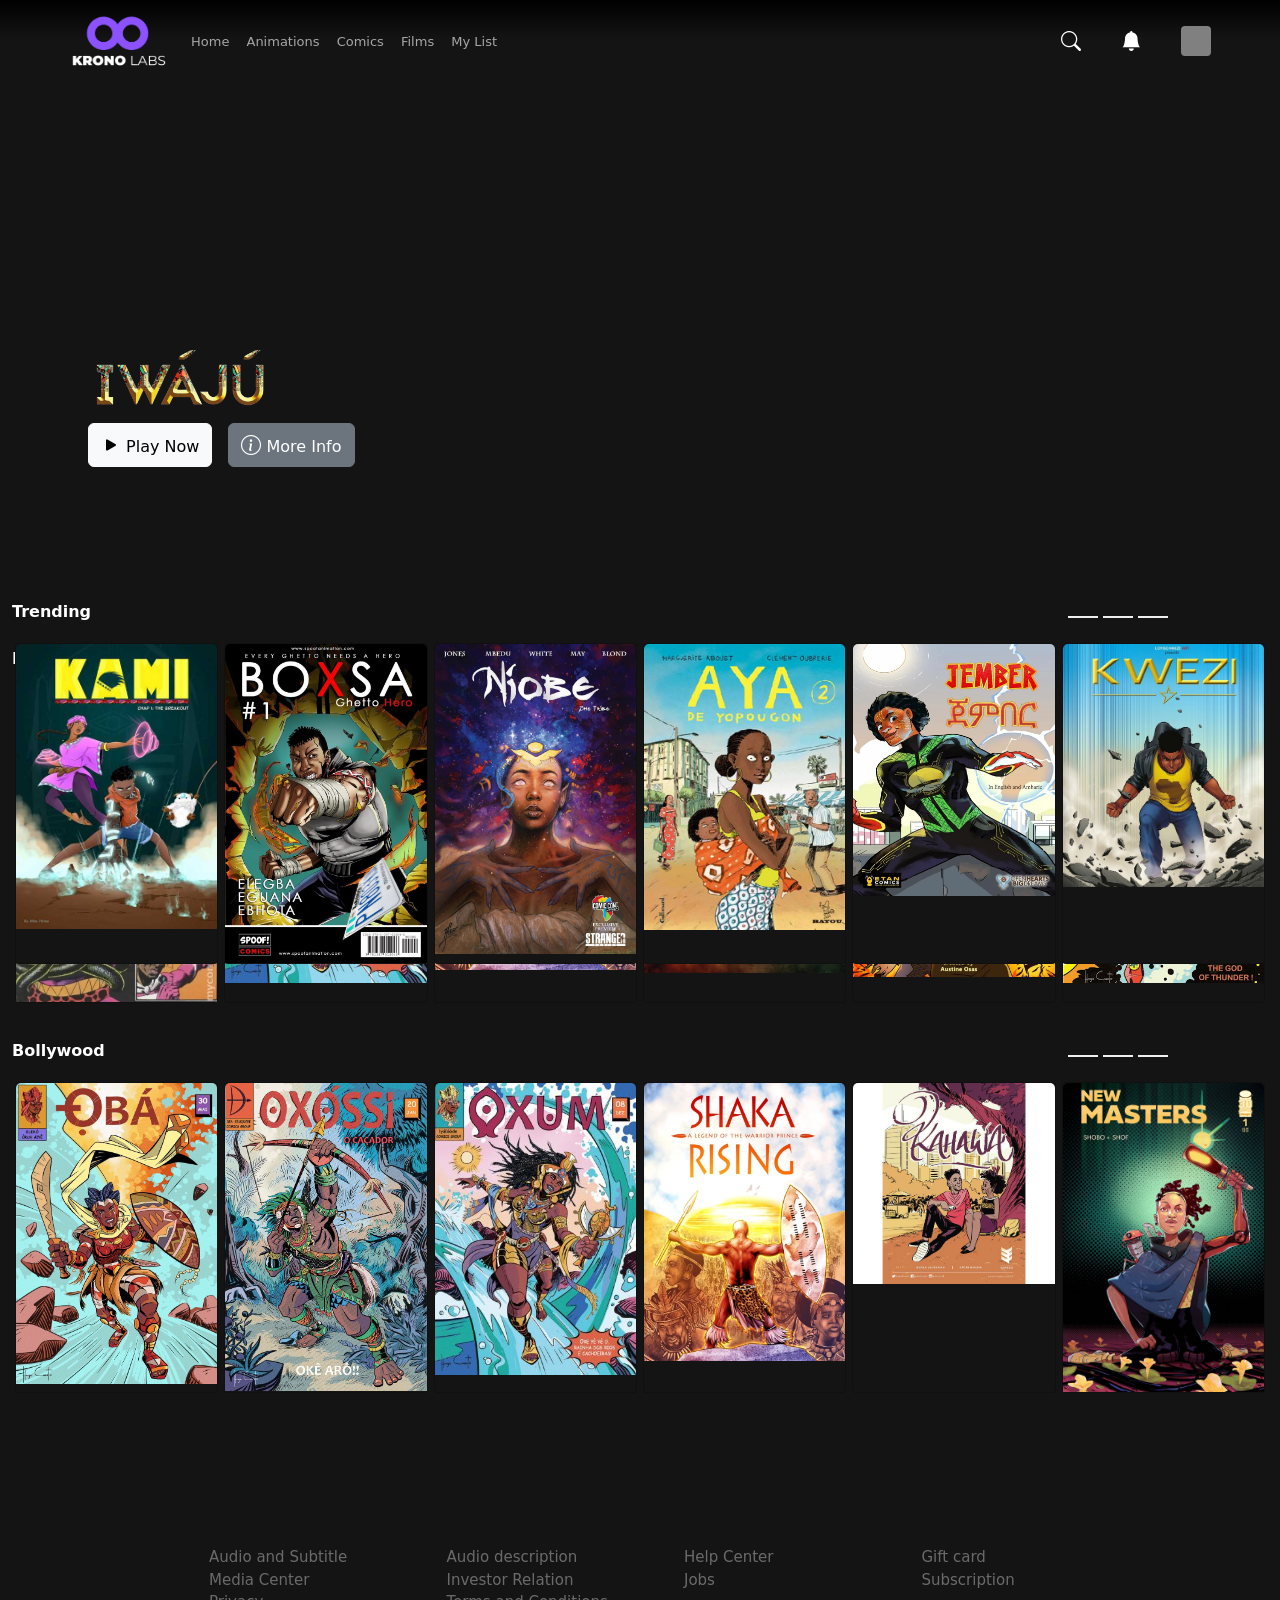
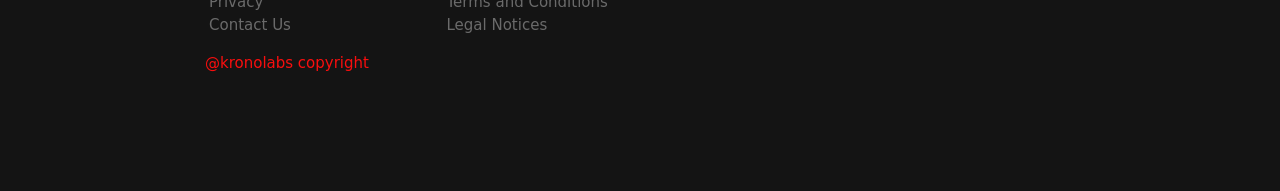
==== landing.html @ 68c1212a "ol" ====
<!doctype html>
<html lang="en">
  <head>
    <!-- Required meta tagss for new branch -->
    <meta charset="utf-8">
    <meta name="viewport" content="width=device-width, initial-scale=1">
    <link rel="stylesheet" href="https://cdn.jsdelivr.net/npm/bootstrap-icons@1.8.1/font/bootstrap-icons.css">
    <!-- Bootstrap CSS -->
    <link href="https://cdn.jsdelivr.net/npm/bootstrap@5.0.2/dist/css/bootstrap.min.css" rel="stylesheet" integrity="sha384-EVSTQN3/azprG1Anm3QDgpJLIm9Nao0Yz1ztcQTwFspd3yD65VohhpuuCOmLASjC" crossorigin="anonymous">
    <link rel="stylesheet" href="./landing.css">
    <link rel="stylesheet" href="./responsive.css">
    <title>Hello, world!</title>
    <script src="https://ajax.googleapis.com/ajax/libs/jquery/3.6.0/jquery.min.js"></script>
  </head>
  <body>
    
    <div style="position: relative;">
    <!-- header -->
    <nav class="navbar navbar-expand-lg netflix-navbar netflix-padding-left netflix-padding-right">
      <div class="container-fluid">
        <div class="netflix-row">
          <div class="left d-flex align-items-center">
            <a class="navbar-brand" href="#">
              <img src="./images/logo5.png" alt="">
            </a>
            <div  class="netflix-nav">
               <section>
                  <button>Home</button>
                  <button>Animations</button>
                  <button>Comics</button>
                  <button>Films</button>
                  <button>My List</button>
               </section>
            </div>
            <div class="netflix-dropdown-box dropdown">
              <button class="netflix-dropdown dropdown-toggle" type="button" id="dropdownMenuButton1" data-bs-toggle="dropdown" aria-expanded="false">
                Browse
              </button>
              <ul class="dropdown-menu" aria-labelledby="dropdownMenuButton1">
                <li><a class="dropdown-item" href="#">Home</a></li>
                <li><a class="dropdown-item" href="#">TV Shows</a></li>
                <li><a class="dropdown-item" href="#">Movies</a></li>
                <li><a class="dropdown-item" href="#">News & Popular</a></li>
                <li><a class="dropdown-item" href="#">My List</a></li>
              </ul>
            </div>
          </div>
          <div class="right d-flex align-items-center">
            <i class="bi bi-search"></i>
            <i class="bi bi-bell-fill"></i>
            <section class="netflix-profile">

            </section>
          </div>
        </div>
      </div>
    </nav>
    <!-- /header -->


    <!-- video -->
      <div class="">
         <section class="netflix-home-video">
            <div class="top"></div>
            <div class="bottom"></div>
            <video src="./video/video.mp4" autoplay muted loop></video>
            <div class="content">
                <section class="left">
                    <img src="./images/image.png" alt="">
                    <div class="d-flex mt-2">
                      <button class="btn btn-light m-2" > <i class="bi bi-play-fill" style="color: black; padding: 0%;"></i> Play Now </button>
                      <button class="btn btn-secondary m-2"><i class="bi bi-info-circle" style=" padding: 0%;"></i> More Info</button>
                    </div>
                </section>
               
            </div>
          </section>
         
      </div>
    <!-- video -->

      <!-- sliders -->
      <div class="slider-box">
        <div class="container-fluid slider">
          <section class="d-flex justify-content-between margin-right">
            <p class="text-white"> <b>Trending</b> </p>
            <div class="">
              <button  type="button" data-bs-target="#carouselExampleIndicators" data-bs-slide-to="0" class="active tab-change-btn" aria-current="true" aria-label="Slide 1"></button>
              <button class="tab-change-btn" type="button" data-bs-target="#carouselExampleIndicators" data-bs-slide-to="1" aria-label="Slide 2"></button>
              <button class="tab-change-btn" type="button" data-bs-target="#carouselExampleIndicators" data-bs-slide-to="2" aria-label="Slide 3"></button>
            </div>
          </section>
          <div id="carouselExampleIndicators" class="carousel slide" data-bs-ride="carousel">
            
            <div class="carousel-inner" style="position: relative; overflow: visible;">
              <div class="carousel-item active">
                <section class="d-flex" style="">
                  <div class="card" >
                    <img src="./images/kami.jpg" class="card-img-top" alt="...">
                    <div class="card-body"> 
                        <section class="d-flex justify-content-between">
                          <div>
                            <i class="bi bi-play-circle-fill card-icon"  ></i>
                            <i  class="bi bi-plus-circle card-icon"></i>
                          </div>
                          <div>
                            <i class="bi bi-arrow-down-circle card-icon"></i>
                          </div>
                        </section>
                        <section class="d-flex align-items-center justify-content-between" >
                           <p class="netflix-card-text m-0" style="color: rgb(0, 186, 0);">97% match</p> 
                             <span class="m-2 netflix-card-text text-white">Limited Series</span> <span class="border netflix-card-text p-1 text-white">HD</span>
                          
                          </section>
                          <span class="netflix-card-text text-white">Provocative • Psychological • Thriller</span>
                    </div>
                  </div>
                  <div class="card">
                    <img src="./images/boxsa.jpg" class="card-img-top" alt="...">
                    <div class="card-body"> 
                      <section class="d-flex justify-content-between">
                        <div>
                          <i class="bi bi-play-circle-fill card-icon"  ></i>
                          <i  class="bi bi-plus-circle card-icon"></i>
                        </div>
                        <div>
                          <i class="bi bi-arrow-down-circle card-icon"></i>
                        </div>
                      </section>
                      <section class="d-flex align-items-center justify-content-between" >
                         <p class="netflix-card-text m-0" style="color: rgb(0, 186, 0);">97% match</p> 
                           <span class="m-2 netflix-card-text text-white">Limited Series</span> <span class="border netflix-card-text p-1 text-white">HD</span>
                        
                        </section>
                        <span class="netflix-card-text text-white">Provocative • Psychological • Thriller</span>
                  </div>
                  </div>
                  <div class="card">
                    <img src="./images/book.webp" class="card-img-top" alt="...">
                    <div class="card-body"> 
                      <section class="d-flex justify-content-between">
                        <div>
                          <i class="bi bi-play-circle-fill card-icon"  ></i>
                          <i  class="bi bi-plus-circle card-icon"></i>
                        </div>
                        <div>
                          <i class="bi bi-arrow-down-circle card-icon"></i>
                        </div>
                      </section>
                      <section class="d-flex align-items-center justify-content-between" >
                         <p class="netflix-card-text m-0" style="color: rgb(0, 186, 0);">97% match</p> 
                           <span class="m-2 netflix-card-text text-white">Limited Series</span> <span class="border netflix-card-text p-1 text-white">HD</span>
                        
                        </section>
                        <span class="netflix-card-text text-white">Provocative • Psychological • Thriller</span>
                  </div> <div class="card-body"> 
                        <section class="d-flex justify-content-between">
                          <div>
                            <i class="bi bi-play-circle-fill card-icon"  ></i>
                            <i  class="bi bi-plus-circle card-icon"></i>
                          </div>
                          <div>
                            <i class="bi bi-arrow-down-circle card-icon"></i>
                          </div>
                        </section>
                        <section class="d-flex align-items-center justify-content-between" >
                           <p class="netflix-card-text m-0" style="color: rgb(0, 186, 0);">97% match</p> 
                             <span class="m-2 netflix-card-text text-white">Limited Series</span> <span class="border netflix-card-text p-1 text-white">HD</span>
                          
                          </section>
                          <span class="netflix-card-text text-white">Provocative • Psychological • Thriller</span>
                    </div>
                  </div>
                  <div class="card" >
                    <img src="./images/aya.jpg" class="card-img-top" alt="...">
                    <div class="card-body"> 
                      <section class="d-flex justify-content-between">
                        <div>
                          <i class="bi bi-play-circle-fill card-icon"  ></i>
                          <i  class="bi bi-plus-circle card-icon"></i>
                        </div>
                        <div>
                          <i class="bi bi-arrow-down-circle card-icon"></i>
                        </div>
                      </section>
                      <section class="d-flex align-items-center justify-content-between" >
                         <p class="netflix-card-text m-0" style="color: rgb(0, 186, 0);">97% match</p> 
                           <span class="m-2 netflix-card-text text-white">Limited Series</span> <span class="border netflix-card-text p-1 text-white">HD</span>
                        
                        </section>
                        <span class="netflix-card-text text-white">Provocative • Psychological • Thriller</span>
                  </div>
                  </div>
                  <div class="card" >
                    <img src="./images/jember.webp" class="card-img-top" alt="...">
                    <div class="card-body"> 
                      <section class="d-flex justify-content-between">
                        <div>
                          <i class="bi bi-play-circle-fill card-icon"  ></i>
                          <i  class="bi bi-plus-circle card-icon"></i>
                        </div>
                        <div>
                          <i class="bi bi-arrow-down-circle card-icon"></i>
                        </div>
                      </section>
                      <section class="d-flex align-items-center justify-content-between" >
                         <p class="netflix-card-text m-0" style="color: rgb(0, 186, 0);">97% match</p> 
                           <span class="m-2 netflix-card-text text-white">Limited Series</span> <span class="border netflix-card-text p-1 text-white">HD</span>
                        
                        </section>
                        <span class="netflix-card-text text-white">Provocative • Psychological • Thriller</span>
                  </div>
                  </div>
                  <div class="card" >
                    <img src="./images/kwezi.jpg" class="card-img-top" alt="...">
                    <div class="card-body"> 
                      <section class="d-flex justify-content-between">
                        <div>
                          <i class="bi bi-play-circle-fill card-icon"  ></i>
                          <i  class="bi bi-plus-circle card-icon"></i>
                        </div>
                        <div>
                          <i class="bi bi-arrow-down-circle card-icon"></i>
                        </div>
                      </section>
                      <section class="d-flex align-items-center justify-content-between" >
                         <p class="netflix-card-text m-0" style="color: rgb(0, 186, 0);">97% match</p> 
                           <span class="m-2 netflix-card-text text-white">Limited Series</span> <span class="border netflix-card-text p-1 text-white">HD</span>
                        
                        </section>
                        <span class="netflix-card-text text-white">Provocative • Psychological • Thriller</span>
                  </div>
                  </div>
                </section>
              </div>
              <div class="carousel-item">
                <section class="d-flex">
                  <div class="card">
                    <img src="./images/Kahawa.webp" class="card-img-top" alt="...">
                    <div class="card-body"> 
                      <section class="d-flex justify-content-between">
                        <div>
                          <i class="bi bi-play-circle-fill card-icon"  ></i>
                          <i  class="bi bi-plus-circle card-icon"></i>
                        </div>
                        <div>
                          <i class="bi bi-arrow-down-circle card-icon"></i>
                        </div>
                      </section>
                      <section class="d-flex align-items-center justify-content-between" >
                         <p class="netflix-card-text m-0" style="color: rgb(0, 186, 0);">97% match</p> 
                           <span class="m-2 netflix-card-text text-white">Limited Series</span> <span class="border netflix-card-text p-1 text-white">HD</span>
                        
                        </section>
                        <span class="netflix-card-text text-white">Provocative • Psychological • Thriller</span>
                  </div>
                  </div>
                  <div class="card" >
                    <img src="./images/akissi.jpeg" class="card-img-top" alt="...">
                    <div class="card-body"> 
                      <section class="d-flex justify-content-between">
                        <div>
                          <i class="bi bi-play-circle-fill card-icon"  ></i>
                          <i  class="bi bi-plus-circle card-icon"></i>
                        </div>
                        <div>
                          <i class="bi bi-arrow-down-circle card-icon"></i>
                        </div>
                      </section>
                      <section class="d-flex align-items-center justify-content-between" >
                         <p class="netflix-card-text m-0" style="color: rgb(0, 186, 0);">97% match</p> 
                           <span class="m-2 netflix-card-text text-white">Limited Series</span> <span class="border netflix-card-text p-1 text-white">HD</span>
                        
                        </section>
                        <span class="netflix-card-text text-white">Provocative • Psychological • Thriller</span>
                  </div>
                  </div>
                  <div class="card">
                    <img src="./images/anase.webp" class="card-img-top" alt="...">
                    <div class="card-body"> 
                      <section class="d-flex justify-content-between">
                        <div>
                          <i class="bi bi-play-circle-fill card-icon"  ></i>
                          <i  class="bi bi-plus-circle card-icon"></i>
                        </div>
                        <div>
                          <i class="bi bi-arrow-down-circle card-icon"></i>
                        </div>
                      </section>
                      <section class="d-flex align-items-center justify-content-between" >
                         <p class="netflix-card-text m-0" style="color: rgb(0, 186, 0);">97% match</p> 
                           <span class="m-2 netflix-card-text text-white">Limited Series</span> <span class="border netflix-card-text p-1 text-white">HD</span>
                        
                        </section>
                        <span class="netflix-card-text text-white">Provocative • Psychological • Thriller</span>
                  </div>
                  </div>
                  <div class="card" >
                    <img src="./images/mhore.jpg" class="card-img-top" alt="...">
                    <div class="card-body"> 
                      <section class="d-flex justify-content-between">
                        <div>
                          <i class="bi bi-play-circle-fill card-icon"  ></i>
                          <i  class="bi bi-plus-circle card-icon"></i>
                        </div>
                        <div>
                          <i class="bi bi-arrow-down-circle card-icon"></i>
                        </div>
                      </section>
                      <section class="d-flex align-items-center justify-content-between" >
                         <p class="netflix-card-text m-0" style="color: rgb(0, 186, 0);">97% match</p> 
                           <span class="m-2 netflix-card-text text-white">Limited Series</span> <span class="border netflix-card-text p-1 text-white">HD</span>
                        
                        </section>
                        <span class="netflix-card-text text-white">Provocative • Psychological • Thriller</span>
                  </div>
                  </div>
                  <div class="card" >
                    <img src="./images/elegba.jpg" class="card-img-top" alt="...">
                    <div class="card-body"> 
                      <section class="d-flex justify-content-between">
                        <div>
                          <i class="bi bi-play-circle-fill card-icon"  ></i>
                          <i  class="bi bi-plus-circle card-icon"></i>
                        </div>
                        <div>
                          <i class="bi bi-arrow-down-circle card-icon"></i>
                        </div>
                      </section>
                      <section class="d-flex align-items-center justify-content-between" >
                         <p class="netflix-card-text m-0" style="color: rgb(0, 186, 0);">97% match</p> 
                           <span class="m-2 netflix-card-text text-white">Limited Series</span> <span class="border netflix-card-text p-1 text-white">HD</span>
                        
                        </section>
                        <span class="netflix-card-text text-white">Provocative • Psychological • Thriller</span>
                  </div>
                  </div>
                  <div class="card" >
                    <img src="./images/iansa.jpg" class="card-img-top" alt="...">
                    <div class="card-body"> 
                      <section class="d-flex justify-content-between">
                        <div>
                          <i class="bi bi-play-circle-fill card-icon"  ></i>
                          <i  class="bi bi-plus-circle card-icon"></i>
                        </div>
                        <div>
                          <i class="bi bi-arrow-down-circle card-icon"></i>
                        </div>
                      </section>
                      <section class="d-flex align-items-center justify-content-between" >
                         <p class="netflix-card-text m-0" style="color: rgb(0, 186, 0);">97% match</p> 
                           <span class="m-2 netflix-card-text text-white">Limited Series</span> <span class="border netflix-card-text p-1 text-white">HD</span>
                        
                        </section>
                        <span class="netflix-card-text text-white">Provocative • Psychological • Thriller</span>
                  </div>
                  </div>
                </section>
              </div>
              <div class="carousel-item">
                <section class="d-flex" >
                  <div class="card" >
                    <img src="./images/newmasters.jpg" class="card-img-top" alt="...">
                    <div class="card-body"> 
                      <section class="d-flex justify-content-between">
                        <div>
                          <i class="bi bi-play-circle-fill card-icon"  ></i>
                          <i  class="bi bi-plus-circle card-icon"></i>
                        </div>
                        <div>
                          <i class="bi bi-arrow-down-circle card-icon"></i>
                        </div>
                      </section>
                      <section class="d-flex align-items-center justify-content-between" >
                         <p class="netflix-card-text m-0" style="color: rgb(0, 186, 0);">97% match</p> 
                           <span class="m-2 netflix-card-text text-white">Limited Series</span> <span class="border netflix-card-text p-1 text-white">HD</span>
                        
                        </section>
                        <span class="netflix-card-text text-white">Provocative • Psychological • Thriller</span>
                  </div>
                  </div>
                  <div class="card" >
                    <img src="./images/MISFIT.jpg" class="card-img-top" alt="...">
                    <div class="card-body"> 
                      <section class="d-flex justify-content-between">
                        <div>
                          <i class="bi bi-play-circle-fill card-icon"  ></i>
                          <i  class="bi bi-plus-circle card-icon"></i>
                        </div>
                        <div>
                          <i class="bi bi-arrow-down-circle card-icon"></i>
                        </div>
                      </section>
                      <section class="d-flex align-items-center justify-content-between" >
                         <p class="netflix-card-text m-0" style="color: rgb(0, 186, 0);">97% match</p> 
                           <span class="m-2 netflix-card-text text-white">Limited Series</span> <span class="border netflix-card-text p-1 text-white">HD</span>
                        
                        </section>
                        <span class="netflix-card-text text-white">Provocative • Psychological • Thriller</span>
                  </div>
                  </div>
                  <div class="card" >
                    <img src="./images/kush.webp" class="card-img-top" alt="...">
                    <div class="card-body"> 
                      <section class="d-flex justify-content-between">
                        <div>
                          <i class="bi bi-play-circle-fill card-icon"  ></i>
                          <i  class="bi bi-plus-circle card-icon"></i>
                        </div>
                        <div>
                          <i class="bi bi-arrow-down-circle card-icon"></i>
                        </div>
                      </section>
                      <section class="d-flex align-items-center justify-content-between" >
                         <p class="netflix-card-text m-0" style="color: rgb(0, 186, 0);">97% match</p> 
                           <span class="m-2 netflix-card-text text-white">Limited Series</span> <span class="border netflix-card-text p-1 text-white">HD</span>
                        
                        </section>
                        <span class="netflix-card-text text-white">Provocative • Psychological • Thriller</span>
                  </div>
                  </div>
                  <div class="card" >
                    <img src="./images/oba.jpg" class="card-img-top" alt="...">
                    <div class="card-body"> 
                      <section class="d-flex justify-content-between">
                        <div>
                          <i class="bi bi-play-circle-fill card-icon"  ></i>
                          <i  class="bi bi-plus-circle card-icon"></i>
                        </div>
                        <div>
                          <i class="bi bi-arrow-down-circle card-icon"></i>
                        </div>
                      </section>
                      <section class="d-flex align-items-center justify-content-between" >
                         <p class="netflix-card-text m-0" style="color: rgb(0, 186, 0);">97% match</p> 
                           <span class="m-2 netflix-card-text text-white">Limited Series</span> <span class="border netflix-card-text p-1 text-white">HD</span>
                        
                        </section>
                        <span class="netflix-card-text text-white">Provocative • Psychological • Thriller</span>
                  </div>
                  </div>
                  <div class="card" >
                    <img src="./images/ogun.webp" class="card-img-top" alt="...">
                    <div class="card-body"> 
                      <section class="d-flex justify-content-between">
                        <div>
                          <i class="bi bi-play-circle-fill card-icon"  ></i>
                          <i  class="bi bi-plus-circle card-icon"></i>
                        </div>
                        <div>
                          <i class="bi bi-arrow-down-circle card-icon"></i>
                        </div>
                      </section>
                      <section class="d-flex align-items-center justify-content-between" >
                         <p class="netflix-card-text m-0" style="color: rgb(0, 186, 0);">97% match</p> 
                           <span class="m-2 netflix-card-text text-white">Limited Series</span> <span class="border netflix-card-text p-1 text-white">HD</span>
                        
                        </section>
                        <span class="netflix-card-text text-white">Provocative • Psychological • Thriller</span>
                  </div>
                  </div>
                  <div class="card" >
                    <img src="./images/oxossi.jpg" class="card-img-top" alt="...">
                    <div class="card-body"> 
                      <section class="d-flex justify-content-between">
                        <div>
                          <i class="bi bi-play-circle-fill card-icon"  ></i>
                          <i  class="bi bi-plus-circle card-icon"></i>
                        </div>
                        <div>
                          <i class="bi bi-arrow-down-circle card-icon"></i>
                        </div>
                      </section>
                      <section class="d-flex align-items-center justify-content-between" >
                         <p class="netflix-card-text m-0" style="color: rgb(0, 186, 0);">97% match</p> 
                           <span class="m-2 netflix-card-text text-white">Limited Series</span> <span class="border netflix-card-text p-1 text-white">HD</span>
                        
                        </section>
                        <span class="netflix-card-text text-white">Provocative • Psychological • Thriller</span>
                  </div>
                  </div>
                </section>
              </div>
            </div>
            <button class="carousel-control-prev" type="button" data-bs-target="#carouselExampleIndicators" data-bs-slide="prev">
              <span class="carousel-control-prev-icon" aria-hidden="true"></span>
              <span class="visually-hidden">Previous</span>
            </button>
            <button class="carousel-control-next" type="button" data-bs-target="#carouselExampleIndicators" data-bs-slide="next">
              <span class="carousel-control-next-icon" aria-hidden="true"></span>
              <span class="visually-hidden">Next</span>
            </button>
          </div>
        </div>
        <div class="container-fluid  slide2">
          <section class="d-flex justify-content-between margin-right margin-title">
            <p class="text-white"> <b>Hollywood</b> </p>
            <div class="">
              <button  type="button" data-bs-target="#carouselExampleIndicators" data-bs-slide-to="0" class="active tab-change-btn" aria-current="true" aria-label="Slide 1"></button>
              <button class="tab-change-btn" type="button" data-bs-target="#carouselExampleIndicators" data-bs-slide-to="1" aria-label="Slide 2"></button>
              <button class="tab-change-btn" type="button" data-bs-target="#carouselExampleIndicators" data-bs-slide-to="2" aria-label="Slide 3"></button>
            </div>
          </section>
          <div id="carouselExampleIndicators" class="carousel slide" data-bs-ride="carousel">
            
            <div class="carousel-inner" style="position: relative; overflow: visible;">
              <div class="carousel-item active">
                <section class="d-flex" >
                  <div class="card" >
                    <img src="./images/africa.jpg" class="card-img-top" alt="...">
                    <div class="card-body"> 
                        <section class="d-flex justify-content-between">
                          <div>
                            <i class="bi bi-play-circle-fill card-icon"  ></i>
                            <i  class="bi bi-plus-circle card-icon"></i>
                          </div>
                          <div>
                            <i class="bi bi-arrow-down-circle card-icon"></i>
                          </div>
                        </section>
                        <section class="d-flex align-items-center justify-content-between" >
                           <p class="netflix-card-text m-0" style="color: rgb(0, 186, 0);">97% match</p> 
                             <span class="m-2 netflix-card-text text-white">Limited Series</span> <span class="border netflix-card-text p-1 text-white">HD</span>
                          
                          </section>
                          <span class="netflix-card-text text-white">Provocative • Psychological • Thriller</span>
                    </div>
                  </div>
                  <div class="card">
                    <img src="./images/oxum.jpg" class="card-img-top" alt="...">
                    <div class="card-body"> 
                      <section class="d-flex justify-content-between">
                        <div>
                          <i class="bi bi-play-circle-fill card-icon"  ></i>
                          <i  class="bi bi-plus-circle card-icon"></i>
                        </div>
                        <div>
                          <i class="bi bi-arrow-down-circle card-icon"></i>
                        </div>
                      </section>
                      <section class="d-flex align-items-center justify-content-between" >
                         <p class="netflix-card-text m-0" style="color: rgb(0, 186, 0);">97% match</p> 
                           <span class="m-2 netflix-card-text text-white">Limited Series</span> <span class="border netflix-card-text p-1 text-white">HD</span>
                        
                        </section>
                        <span class="netflix-card-text text-white">Provocative • Psychological • Thriller</span>
                  </div>
                  </div>
                  <div class="card">
                    <img src="./images/shaka.webp" class="card-img-top" alt="...">
                    <div class="card-body"> 
                      <section class="d-flex justify-content-between">
                        <div>
                          <i class="bi bi-play-circle-fill card-icon"  ></i>
                          <i  class="bi bi-plus-circle card-icon"></i>
                        </div>
                        <div>
                          <i class="bi bi-arrow-down-circle card-icon"></i>
                        </div>
                      </section>
                      <section class="d-flex align-items-center justify-content-between" >
                         <p class="netflix-card-text m-0" style="color: rgb(0, 186, 0);">97% match</p> 
                           <span class="m-2 netflix-card-text text-white">Limited Series</span> <span class="border netflix-card-text p-1 text-white">HD</span>
                        
                        </section>
                        <span class="netflix-card-text text-white">Provocative • Psychological • Thriller</span>
                  </div> <div class="card-body"> 
                        <section class="d-flex justify-content-between">
                          <div>
                            <i class="bi bi-play-circle-fill card-icon"  ></i>
                            <i  class="bi bi-plus-circle card-icon"></i>
                          </div>
                          <div>
                            <i class="bi bi-arrow-down-circle card-icon"></i>
                          </div>
                        </section>
                        <section class="d-flex align-items-center justify-content-between" >
                           <p class="netflix-card-text m-0" style="color: rgb(0, 186, 0);">97% match</p> 
                             <span class="m-2 netflix-card-text text-white">Limited Series</span> <span class="border netflix-card-text p-1 text-white">HD</span>
                          
                          </section>
                          <span class="netflix-card-text text-white">Provocative • Psychological • Thriller</span>
                    </div>
                  </div>
                  <div class="card" >
                    <img src="./images/sundays.webp" class="card-img-top" alt="...">
                    <div class="card-body"> 
                      <section class="d-flex justify-content-between">
                        <div>
                          <i class="bi bi-play-circle-fill card-icon"  ></i>
                          <i  class="bi bi-plus-circle card-icon"></i>
                        </div>
                        <div>
                          <i class="bi bi-arrow-down-circle card-icon"></i>
                        </div>
                      </section>
                      <section class="d-flex align-items-center justify-content-between" >
                         <p class="netflix-card-text m-0" style="color: rgb(0, 186, 0);">97% match</p> 
                           <span class="m-2 netflix-card-text text-white">Limited Series</span> <span class="border netflix-card-text p-1 text-white">HD</span>
                        
                        </section>
                        <span class="netflix-card-text text-white">Provocative • Psychological • Thriller</span>
                  </div>
                  </div>
                  <div class="card" >
                    <img src="./images/under.webp" class="card-img-top" alt="...">
                    <div class="card-body"> 
                      <section class="d-flex justify-content-between">
                        <div>
                          <i class="bi bi-play-circle-fill card-icon"  ></i>
                          <i  class="bi bi-plus-circle card-icon"></i>
                        </div>
                        <div>
                          <i class="bi bi-arrow-down-circle card-icon"></i>
                        </div>
                      </section>
                      <section class="d-flex align-items-center justify-content-between" >
                         <p class="netflix-card-text m-0" style="color: rgb(0, 186, 0);">97% match</p> 
                           <span class="m-2 netflix-card-text text-white">Limited Series</span> <span class="border netflix-card-text p-1 text-white">HD</span>
                        
                        </section>
                        <span class="netflix-card-text text-white">Provocative • Psychological • Thriller</span>
                  </div>
                  </div>
                  <div class="card" >
                    <img src="./images/xango.jpg" class="card-img-top" alt="...">
                    <div class="card-body"> 
                      <section class="d-flex justify-content-between">
                        <div>
                          <i class="bi bi-play-circle-fill card-icon"  ></i>
                          <i  class="bi bi-plus-circle card-icon"></i>
                        </div>
                        <div>
                          <i class="bi bi-arrow-down-circle card-icon"></i>
                        </div>
                      </section>
                      <section class="d-flex align-items-center justify-content-between" >
                         <p class="netflix-card-text m-0" style="color: rgb(0, 186, 0);">97% match</p> 
                           <span class="m-2 netflix-card-text text-white">Limited Series</span> <span class="border netflix-card-text p-1 text-white">HD</span>
                        
                        </section>
                        <span class="netflix-card-text text-white">Provocative • Psychological • Thriller</span>
                  </div>
                  </div>
                </section>
              </div>
              <div class="carousel-item">
                <section class="d-flex ">
                  <div class="card">
                    <img src="./images/zama.jpg" class="card-img-top" alt="...">
                    <div class="card-body"> 
                      <section class="d-flex justify-content-between">
                        <div>
                          <i class="bi bi-play-circle-fill card-icon"  ></i>
                          <i  class="bi bi-plus-circle card-icon"></i>
                        </div>
                        <div>
                          <i class="bi bi-arrow-down-circle card-icon"></i>
                        </div>
                      </section>
                      <section class="d-flex align-items-center justify-content-between" >
                         <p class="netflix-card-text m-0" style="color: rgb(0, 186, 0);">97% match</p> 
                           <span class="m-2 netflix-card-text text-white">Limited Series</span> <span class="border netflix-card-text p-1 text-white">HD</span>
                        
                        </section>
                        <span class="netflix-card-text text-white">Provocative • Psychological • Thriller</span>
                  </div>
                  </div>
                  <div class="card" >
                    <img src="./images/nani.png" class="card-img-top" alt="...">
                    <div class="card-body"> 
                      <section class="d-flex justify-content-between">
                        <div>
                          <i class="bi bi-play-circle-fill card-icon"  ></i>
                          <i  class="bi bi-plus-circle card-icon"></i>
                        </div>
                        <div>
                          <i class="bi bi-arrow-down-circle card-icon"></i>
                        </div>
                      </section>
                      <section class="d-flex align-items-center justify-content-between" >
                         <p class="netflix-card-text m-0" style="color: rgb(0, 186, 0);">97% match</p> 
                           <span class="m-2 netflix-card-text text-white">Limited Series</span> <span class="border netflix-card-text p-1 text-white">HD</span>
                        
                        </section>
                        <span class="netflix-card-text text-white">Provocative • Psychological • Thriller</span>
                  </div>
                  </div>
                  <div class="card">
                    <img src="./images/ndaj.png" class="card-img-top" alt="...">
                    <div class="card-body"> 
                      <section class="d-flex justify-content-between">
                        <div>
                          <i class="bi bi-play-circle-fill card-icon"  ></i>
                          <i  class="bi bi-plus-circle card-icon"></i>
                        </div>
                        <div>
                          <i class="bi bi-arrow-down-circle card-icon"></i>
                        </div>
                      </section>
                      <section class="d-flex align-items-center justify-content-between" >
                         <p class="netflix-card-text m-0" style="color: rgb(0, 186, 0);">97% match</p> 
                           <span class="m-2 netflix-card-text text-white">Limited Series</span> <span class="border netflix-card-text p-1 text-white">HD</span>
                        
                        </section>
                        <span class="netflix-card-text text-white">Provocative • Psychological • Thriller</span>
                  </div>
                  </div>
                  <div class="card" >
                    <img src="./images/lake.png" class="card-img-top" alt="...">
                    <div class="card-body"> 
                      <section class="d-flex justify-content-between">
                        <div>
                          <i class="bi bi-play-circle-fill card-icon"  ></i>
                          <i  class="bi bi-plus-circle card-icon"></i>
                        </div>
                        <div>
                          <i class="bi bi-arrow-down-circle card-icon"></i>
                        </div>
                      </section>
                      <section class="d-flex align-items-center justify-content-between" >
                         <p class="netflix-card-text m-0" style="color: rgb(0, 186, 0);">97% match</p> 
                           <span class="m-2 netflix-card-text text-white">Limited Series</span> <span class="border netflix-card-text p-1 text-white">HD</span>
                        
                        </section>
                        <span class="netflix-card-text text-white">Provocative • Psychological • Thriller</span>
                  </div>
                  </div>
                  <div class="card" >
                    <img src="./images/itan.jpeg" class="card-img-top" alt="...">
                    <div class="card-body"> 
                      <section class="d-flex justify-content-between">
                        <div>
                          <i class="bi bi-play-circle-fill card-icon"  ></i>
                          <i  class="bi bi-plus-circle card-icon"></i>
                        </div>
                        <div>
                          <i class="bi bi-arrow-down-circle card-icon"></i>
                        </div>
                      </section>
                      <section class="d-flex align-items-center justify-content-between" >
                         <p class="netflix-card-text m-0" style="color: rgb(0, 186, 0);">97% match</p> 
                           <span class="m-2 netflix-card-text text-white">Limited Series</span> <span class="border netflix-card-text p-1 text-white">HD</span>
                        
                        </section>
                        <span class="netflix-card-text text-white">Provocative • Psychological • Thriller</span>
                  </div>
                  </div>
                  <div class="card" >
                    <img src="./images/afrka.webp" class="card-img-top" alt="...">
                    <div class="card-body"> 
                      <section class="d-flex justify-content-between">
                        <div>
                          <i class="bi bi-play-circle-fill card-icon"  ></i>
                          <i  class="bi bi-plus-circle card-icon"></i>
                        </div>
                        <div>
                          <i class="bi bi-arrow-down-circle card-icon"></i>
                        </div>
                      </section>
                      <section class="d-flex align-items-center justify-content-between" >
                         <p class="netflix-card-text m-0" style="color: rgb(0, 186, 0);">97% match</p> 
                           <span class="m-2 netflix-card-text text-white">Limited Series</span> <span class="border netflix-card-text p-1 text-white">HD</span>
                        
                        </section>
                        <span class="netflix-card-text text-white">Provocative • Psychological • Thriller</span>
                  </div>
                  </div>
                </section>
              </div>
              <div class="carousel-item">
                <section class="d-flex ">
                  <div class="card" >
                    <img src="./images/kami.jpg" class="card-img-top" alt="...">
                    <div class="card-body"> 
                      <section class="d-flex justify-content-between">
                        <div>
                          <i class="bi bi-play-circle-fill card-icon"  ></i>
                          <i  class="bi bi-plus-circle card-icon"></i>
                        </div>
                        <div>
                          <i class="bi bi-arrow-down-circle card-icon"></i>
                        </div>
                      </section>
                      <section class="d-flex align-items-center justify-content-between" >
                         <p class="netflix-card-text m-0" style="color: rgb(0, 186, 0);">97% match</p> 
                           <span class="m-2 netflix-card-text text-white">Limited Series</span> <span class="border netflix-card-text p-1 text-white">HD</span>
                        
                        </section>
                        <span class="netflix-card-text text-white">Provocative • Psychological • Thriller</span>
                  </div>
                  </div>
                  <div class="card" >
                    <img src="./images/boxsa.jpg" class="card-img-top" alt="...">
                    <div class="card-body"> 
                      <section class="d-flex justify-content-between">
                        <div>
                          <i class="bi bi-play-circle-fill card-icon"  ></i>
                          <i  class="bi bi-plus-circle card-icon"></i>
                        </div>
                        <div>
                          <i class="bi bi-arrow-down-circle card-icon"></i>
                        </div>
                      </section>
                      <section class="d-flex align-items-center justify-content-between" >
                         <p class="netflix-card-text m-0" style="color: rgb(0, 186, 0);">97% match</p> 
                           <span class="m-2 netflix-card-text text-white">Limited Series</span> <span class="border netflix-card-text p-1 text-white">HD</span>
                        
                        </section>
                        <span class="netflix-card-text text-white">Provocative • Psychological • Thriller</span>
                  </div>
                  </div>
                  <div class="card" >
                    <img src="./images/book.webp" class="card-img-top" alt="...">
                    <div class="card-body"> 
                      <section class="d-flex justify-content-between">
                        <div>
                          <i class="bi bi-play-circle-fill card-icon"  ></i>
                          <i  class="bi bi-plus-circle card-icon"></i>
                        </div>
                        <div>
                          <i class="bi bi-arrow-down-circle card-icon"></i>
                        </div>
                      </section>
                      <section class="d-flex align-items-center justify-content-between" >
                         <p class="netflix-card-text m-0" style="color: rgb(0, 186, 0);">97% match</p> 
                           <span class="m-2 netflix-card-text text-white">Limited Series</span> <span class="border netflix-card-text p-1 text-white">HD</span>
                        
                        </section>
                        <span class="netflix-card-text text-white">Provocative • Psychological • Thriller</span>
                  </div>
                  </div>
                  <div class="card" >
                    <img src="./images/kwezi.jpg" class="card-img-top" alt="...">
                    <div class="card-body"> 
                      <section class="d-flex justify-content-between">
                        <div>
                          <i class="bi bi-play-circle-fill card-icon"  ></i>
                          <i  class="bi bi-plus-circle card-icon"></i>
                        </div>
                        <div>
                          <i class="bi bi-arrow-down-circle card-icon"></i>
                        </div>
                      </section>
                      <section class="d-flex align-items-center justify-content-between" >
                         <p class="netflix-card-text m-0" style="color: rgb(0, 186, 0);">97% match</p> 
                           <span class="m-2 netflix-card-text text-white">Limited Series</span> <span class="border netflix-card-text p-1 text-white">HD</span>
                        
                        </section>
                        <span class="netflix-card-text text-white">Provocative • Psychological • Thriller</span>
                  </div>
                  </div>
                  <div class="card" >
                    <img src="./images/aya.jpg" class="card-img-top" alt="...">
                    <div class="card-body"> 
                      <section class="d-flex justify-content-between">
                        <div>
                          <i class="bi bi-play-circle-fill card-icon"  ></i>
                          <i  class="bi bi-plus-circle card-icon"></i>
                        </div>
                        <div>
                          <i class="bi bi-arrow-down-circle card-icon"></i>
                        </div>
                      </section>
                      <section class="d-flex align-items-center justify-content-between" >
                         <p class="netflix-card-text m-0" style="color: rgb(0, 186, 0);">97% match</p> 
                           <span class="m-2 netflix-card-text text-white">Limited Series</span> <span class="border netflix-card-text p-1 text-white">HD</span>
                        
                        </section>
                        <span class="netflix-card-text text-white">Provocative • Psychological • Thriller</span>
                  </div>
                  </div>
                  <div class="card" >
                    <img src="./images/africa.jpg" class="card-img-top" alt="...">
                    <div class="card-body"> 
                      <section class="d-flex justify-content-between">
                        <div>
                          <i class="bi bi-play-circle-fill card-icon"  ></i>
                          <i  class="bi bi-plus-circle card-icon"></i>
                        </div>
                        <div>
                          <i class="bi bi-arrow-down-circle card-icon"></i>
                        </div>
                      </section>
                      <section class="d-flex align-items-center justify-content-between" >
                         <p class="netflix-card-text m-0" style="color: rgb(0, 186, 0);">97% match</p> 
                           <span class="m-2 netflix-card-text text-white">Limited Series</span> <span class="border netflix-card-text p-1 text-white">HD</span>
                        
                        </section>
                        <span class="netflix-card-text text-white">Provocative • Psychological • Thriller</span>
                  </div>
                  </div>
                </section>
              </div>
            </div>
            <button class="carousel-control-prev" type="button" data-bs-target="#carouselExampleIndicators" data-bs-slide="prev">
              <span class="carousel-control-prev-icon" aria-hidden="true"></span>
              <span class="visually-hidden">Previous</span>
            </button>
            <button class="carousel-control-next" type="button" data-bs-target="#carouselExampleIndicators" data-bs-slide="next">
              <span class="carousel-control-next-icon" aria-hidden="true"></span>
              <span class="visually-hidden">Next</span>
            </button>
          </div>
        </div>
        <div class="container-fluid  slide3">
          <section class="d-flex justify-content-between margin-right margin-title2">
            <p class="text-white"> <b>Bollywood</b> </p>
            <div class="">
              <button  type="button" data-bs-target="#carouselExampleIndicators" data-bs-slide-to="0" class="active tab-change-btn" aria-current="true" aria-label="Slide 1"></button>
              <button class="tab-change-btn" type="button" data-bs-target="#carouselExampleIndicators" data-bs-slide-to="1" aria-label="Slide 2"></button>
              <button class="tab-change-btn" type="button" data-bs-target="#carouselExampleIndicators" data-bs-slide-to="2" aria-label="Slide 3"></button>
            </div>
          </section>
          <div id="carouselExampleIndicators" class="carousel slide" data-bs-ride="carousel">
            
            <div class="carousel-inner" style="position: relative; overflow: visible;">
              <div class="carousel-item active">
                <section class="d-flex " >
                  <div class="card" >
                    <img src="./images/oba.jpg" class="card-img-top" alt="...">
                    <div class="card-body"> 
                        <section class="d-flex justify-content-between">
                          <div>
                            <i class="bi bi-play-circle-fill card-icon"  ></i>
                            <i  class="bi bi-plus-circle card-icon"></i>
                          </div>
                          <div>
                            <i class="bi bi-arrow-down-circle card-icon"></i>
                          </div>
                        </section>
                        <section class="d-flex align-items-center justify-content-between" >
                           <p class="netflix-card-text m-0" style="color: rgb(0, 186, 0);">97% match</p> 
                             <span class="m-2 netflix-card-text text-white">Limited Series</span> <span class="border netflix-card-text p-1 text-white">HD</span>
                          
                          </section>
                          <span class="netflix-card-text text-white">Provocative • Psychological • Thriller</span>
                    </div>
                  </div>
                  <div class="card">
                    <img src="./images/oxossi.jpg" class="card-img-top" alt="...">
                    <div class="card-body"> 
                      <section class="d-flex justify-content-between">
                        <div>
                          <i class="bi bi-play-circle-fill card-icon"  ></i>
                          <i  class="bi bi-plus-circle card-icon"></i>
                        </div>
                        <div>
                          <i class="bi bi-arrow-down-circle card-icon"></i>
                        </div>
                      </section>
                      <section class="d-flex align-items-center justify-content-between" >
                         <p class="netflix-card-text m-0" style="color: rgb(0, 186, 0);">97% match</p> 
                           <span class="m-2 netflix-card-text text-white">Limited Series</span> <span class="border netflix-card-text p-1 text-white">HD</span>
                        
                        </section>
                        <span class="netflix-card-text text-white">Provocative • Psychological • Thriller</span>
                  </div>
                  </div>
                  <div class="card">
                    <img src="./images/oxum.jpg" class="card-img-top" alt="...">
                    <div class="card-body"> 
                      <section class="d-flex justify-content-between">
                        <div>
                          <i class="bi bi-play-circle-fill card-icon"  ></i>
                          <i  class="bi bi-plus-circle card-icon"></i>
                        </div>
                        <div>
                          <i class="bi bi-arrow-down-circle card-icon"></i>
                        </div>
                      </section>
                      <section class="d-flex align-items-center justify-content-between" >
                         <p class="netflix-card-text m-0" style="color: rgb(0, 186, 0);">97% match</p> 
                           <span class="m-2 netflix-card-text text-white">Limited Series</span> <span class="border netflix-card-text p-1 text-white">HD</span>
                        
                        </section>
                        <span class="netflix-card-text text-white">Provocative • Psychological • Thriller</span>
                  </div> <div class="card-body"> 
                        <section class="d-flex justify-content-between">
                          <div>
                            <i class="bi bi-play-circle-fill card-icon"  ></i>
                            <i  class="bi bi-plus-circle card-icon"></i>
                          </div>
                          <div>
                            <i class="bi bi-arrow-down-circle card-icon"></i>
                          </div>
                        </section>
                        <section class="d-flex align-items-center justify-content-between" >
                           <p class="netflix-card-text m-0" style="color: rgb(0, 186, 0);">97% match</p> 
                             <span class="m-2 netflix-card-text text-white">Limited Series</span> <span class="border netflix-card-text p-1 text-white">HD</span>
                          
                          </section>
                          <span class="netflix-card-text text-white">Provocative • Psychological • Thriller</span>
                    </div>
                  </div>
                  <div class="card" >
                    <img src="./images/shaka.webp" class="card-img-top" alt="...">
                    <div class="card-body"> 
                      <section class="d-flex justify-content-between">
                        <div>
                          <i class="bi bi-play-circle-fill card-icon"  ></i>
                          <i  class="bi bi-plus-circle card-icon"></i>
                        </div>
                        <div>
                          <i class="bi bi-arrow-down-circle card-icon"></i>
                        </div>
                      </section>
                      <section class="d-flex align-items-center justify-content-between" >
                         <p class="netflix-card-text m-0" style="color: rgb(0, 186, 0);">97% match</p> 
                           <span class="m-2 netflix-card-text text-white">Limited Series</span> <span class="border netflix-card-text p-1 text-white">HD</span>
                        
                        </section>
                        <span class="netflix-card-text text-white">Provocative • Psychological • Thriller</span>
                  </div>
                  </div>
                  <div class="card" >
                    <img src="./images/Kahawa.webp" class="card-img-top" alt="...">
                    <div class="card-body"> 
                      <section class="d-flex justify-content-between">
                        <div>
                          <i class="bi bi-play-circle-fill card-icon"  ></i>
                          <i  class="bi bi-plus-circle card-icon"></i>
                        </div>
                        <div>
                          <i class="bi bi-arrow-down-circle card-icon"></i>
                        </div>
                      </section>
                      <section class="d-flex align-items-center justify-content-between" >
                         <p class="netflix-card-text m-0" style="color: rgb(0, 186, 0);">97% match</p> 
                           <span class="m-2 netflix-card-text text-white">Limited Series</span> <span class="border netflix-card-text p-1 text-white">HD</span>
                        
                        </section>
                        <span class="netflix-card-text text-white">Provocative • Psychological • Thriller</span>
                  </div>
                  </div>
                  <div class="card" >
                    <img src="./images/newmasters.jpg" class="card-img-top" alt="...">
                    <div class="card-body"> 
                      <section class="d-flex justify-content-between">
                        <div>
                          <i class="bi bi-play-circle-fill card-icon"  ></i>
                          <i  class="bi bi-plus-circle card-icon"></i>
                        </div>
                        <div>
                          <i class="bi bi-arrow-down-circle card-icon"></i>
                        </div>
                      </section>
                      <section class="d-flex align-items-center justify-content-between" >
                         <p class="netflix-card-text m-0" style="color: rgb(0, 186, 0);">97% match</p> 
                           <span class="m-2 netflix-card-text text-white">Limited Series</span> <span class="border netflix-card-text p-1 text-white">HD</span>
                        
                        </section>
                        <span class="netflix-card-text text-white">Provocative • Psychological • Thriller</span>
                  </div>
                  </div>
                </section>
              </div>
              <div class="carousel-item">
                <section class="d-flex">
                  <div class="card">
                    <img src="./images/ogun.webp" class="card-img-top" alt="...">
                    <div class="card-body"> 
                      <section class="d-flex justify-content-between">
                        <div>
                          <i class="bi bi-play-circle-fill card-icon"  ></i>
                          <i  class="bi bi-plus-circle card-icon"></i>
                        </div>
                        <div>
                          <i class="bi bi-arrow-down-circle card-icon"></i>
                        </div>
                      </section>
                      <section class="d-flex align-items-center justify-content-between" >
                         <p class="netflix-card-text m-0" style="color: rgb(0, 186, 0);">97% match</p> 
                           <span class="m-2 netflix-card-text text-white">Limited Series</span> <span class="border netflix-card-text p-1 text-white">HD</span>
                        
                        </section>
                        <span class="netflix-card-text text-white">Provocative • Psychological • Thriller</span>
                  </div>
                  </div>
                  <div class="card" >
                    <img src="./images/akissi.jpeg" class="card-img-top" alt="...">
                    <div class="card-body"> 
                      <section class="d-flex justify-content-between">
                        <div>
                          <i class="bi bi-play-circle-fill card-icon"  ></i>
                          <i  class="bi bi-plus-circle card-icon"></i>
                        </div>
                        <div>
                          <i class="bi bi-arrow-down-circle card-icon"></i>
                        </div>
                      </section>
                      <section class="d-flex align-items-center justify-content-between" >
                         <p class="netflix-card-text m-0" style="color: rgb(0, 186, 0);">97% match</p> 
                           <span class="m-2 netflix-card-text text-white">Limited Series</span> <span class="border netflix-card-text p-1 text-white">HD</span>
                        
                        </section>
                        <span class="netflix-card-text text-white">Provocative • Psychological • Thriller</span>
                  </div>
                  </div>
                  <div class="card">
                    <img src="./images/mhore.jpg" class="card-img-top" alt="...">
                    <div class="card-body"> 
                      <section class="d-flex justify-content-between">
                        <div>
                          <i class="bi bi-play-circle-fill card-icon"  ></i>
                          <i  class="bi bi-plus-circle card-icon"></i>
                        </div>
                        <div>
                          <i class="bi bi-arrow-down-circle card-icon"></i>
                        </div>
                      </section>
                      <section class="d-flex align-items-center justify-content-between" >
                         <p class="netflix-card-text m-0" style="color: rgb(0, 186, 0);">97% match</p> 
                           <span class="m-2 netflix-card-text text-white">Limited Series</span> <span class="border netflix-card-text p-1 text-white">HD</span>
                        
                        </section>
                        <span class="netflix-card-text text-white">Provocative • Psychological • Thriller</span>
                  </div>
                  </div>
                  <div class="card" >
                    <img src="./images/elegba.jpg" class="card-img-top" alt="...">
                    <div class="card-body"> 
                      <section class="d-flex justify-content-between">
                        <div>
                          <i class="bi bi-play-circle-fill card-icon"  ></i>
                          <i  class="bi bi-plus-circle card-icon"></i>
                        </div>
                        <div>
                          <i class="bi bi-arrow-down-circle card-icon"></i>
                        </div>
                      </section>
                      <section class="d-flex align-items-center justify-content-between" >
                         <p class="netflix-card-text m-0" style="color: rgb(0, 186, 0);">97% match</p> 
                           <span class="m-2 netflix-card-text text-white">Limited Series</span> <span class="border netflix-card-text p-1 text-white">HD</span>
                        
                        </section>
                        <span class="netflix-card-text text-white">Provocative • Psychological • Thriller</span>
                  </div>
                  </div>
                  <div class="card" >
                    <img src="./images/iansa.jpg" class="card-img-top" alt="...">
                    <div class="card-body"> 
                      <section class="d-flex justify-content-between">
                        <div>
                          <i class="bi bi-play-circle-fill card-icon"  ></i>
                          <i  class="bi bi-plus-circle card-icon"></i>
                        </div>
                        <div>
                          <i class="bi bi-arrow-down-circle card-icon"></i>
                        </div>
                      </section>
                      <section class="d-flex align-items-center justify-content-between" >
                         <p class="netflix-card-text m-0" style="color: rgb(0, 186, 0);">97% match</p> 
                           <span class="m-2 netflix-card-text text-white">Limited Series</span> <span class="border netflix-card-text p-1 text-white">HD</span>
                        
                        </section>
                        <span class="netflix-card-text text-white">Provocative • Psychological • Thriller</span>
                  </div>
                  </div>
                  <div class="card" >
                    <img src="./images/newmasters.jpg" class="card-img-top" alt="...">
                    <div class="card-body"> 
                      <section class="d-flex justify-content-between">
                        <div>
                          <i class="bi bi-play-circle-fill card-icon"  ></i>
                          <i  class="bi bi-plus-circle card-icon"></i>
                        </div>
                        <div>
                          <i class="bi bi-arrow-down-circle card-icon"></i>
                        </div>
                      </section>
                      <section class="d-flex align-items-center justify-content-between" >
                         <p class="netflix-card-text m-0" style="color: rgb(0, 186, 0);">97% match</p> 
                           <span class="m-2 netflix-card-text text-white">Limited Series</span> <span class="border netflix-card-text p-1 text-white">HD</span>
                        
                        </section>
                        <span class="netflix-card-text text-white">Provocative • Psychological • Thriller</span>
                  </div>
                  </div>
                </section>
              </div>
              <div class="carousel-item">
                <section class="d-flex ">
                  <div class="card" >
                    <img src="./images/jember.webp" class="card-img-top" alt="...">
                    <div class="card-body"> 
                      <section class="d-flex justify-content-between">
                        <div>
                          <i class="bi bi-play-circle-fill card-icon"  ></i>
                          <i  class="bi bi-plus-circle card-icon"></i>
                        </div>
                        <div>
                          <i class="bi bi-arrow-down-circle card-icon"></i>
                        </div>
                      </section>
                      <section class="d-flex align-items-center justify-content-between" >
                         <p class="netflix-card-text m-0" style="color: rgb(0, 186, 0);">97% match</p> 
                           <span class="m-2 netflix-card-text text-white">Limited Series</span> <span class="border netflix-card-text p-1 text-white">HD</span>
                        
                        </section>
                        <span class="netflix-card-text text-white">Provocative • Psychological • Thriller</span>
                  </div>
                  </div>
                  <div class="card" >
                    <img src="./images/sundays.webp" class="card-img-top" alt="...">
                    <div class="card-body"> 
                      <section class="d-flex justify-content-between">
                        <div>
                          <i class="bi bi-play-circle-fill card-icon"  ></i>
                          <i  class="bi bi-plus-circle card-icon"></i>
                        </div>
                        <div>
                          <i class="bi bi-arrow-down-circle card-icon"></i>
                        </div>
                      </section>
                      <section class="d-flex align-items-center justify-content-between" >
                         <p class="netflix-card-text m-0" style="color: rgb(0, 186, 0);">97% match</p> 
                           <span class="m-2 netflix-card-text text-white">Limited Series</span> <span class="border netflix-card-text p-1 text-white">HD</span>
                        
                        </section>
                        <span class="netflix-card-text text-white">Provocative • Psychological • Thriller</span>
                  </div>
                  </div>
                  <div class="card" >
                    <img src="./images/boxsa.jpg" class="card-img-top" alt="...">
                    <div class="card-body"> 
                      <section class="d-flex justify-content-between">
                        <div>
                          <i class="bi bi-play-circle-fill card-icon"  ></i>
                          <i  class="bi bi-plus-circle card-icon"></i>
                        </div>
                        <div>
                          <i class="bi bi-arrow-down-circle card-icon"></i>
                        </div>
                      </section>
                      <section class="d-flex align-items-center justify-content-between" >
                         <p class="netflix-card-text m-0" style="color: rgb(0, 186, 0);">97% match</p> 
                           <span class="m-2 netflix-card-text text-white">Limited Series</span> <span class="border netflix-card-text p-1 text-white">HD</span>
                        
                        </section>
                        <span class="netflix-card-text text-white">Provocative • Psychological • Thriller</span>
                  </div>
                  </div>
                  <div class="card" >
                    <img src="./images/lake.png" class="card-img-top" alt="...">
                    <div class="card-body"> 
                      <section class="d-flex justify-content-between">
                        <div>
                          <i class="bi bi-play-circle-fill card-icon"  ></i>
                          <i  class="bi bi-plus-circle card-icon"></i>
                        </div>
                        <div>
                          <i class="bi bi-arrow-down-circle card-icon"></i>
                        </div>
                      </section>
                      <section class="d-flex align-items-center justify-content-between" >
                         <p class="netflix-card-text m-0" style="color: rgb(0, 186, 0);">97% match</p> 
                           <span class="m-2 netflix-card-text text-white">Limited Series</span> <span class="border netflix-card-text p-1 text-white">HD</span>
                        
                        </section>
                        <span class="netflix-card-text text-white">Provocative • Psychological • Thriller</span>
                  </div>
                  </div>
                  <div class="card" >
                    <img src="./images/kush.webp" class="card-img-top" alt="...">
                    <div class="card-body"> 
                      <section class="d-flex justify-content-between">
                        <div>
                          <i class="bi bi-play-circle-fill card-icon"  ></i>
                          <i  class="bi bi-plus-circle card-icon"></i>
                        </div>
                        <div>
                          <i class="bi bi-arrow-down-circle card-icon"></i>
                        </div>
                      </section>
                      <section class="d-flex align-items-center justify-content-between" >
                         <p class="netflix-card-text m-0" style="color: rgb(0, 186, 0);">97% match</p> 
                           <span class="m-2 netflix-card-text text-white">Limited Series</span> <span class="border netflix-card-text p-1 text-white">HD</span>
                        
                        </section>
                        <span class="netflix-card-text text-white">Provocative • Psychological • Thriller</span>
                  </div>
                  </div>
                  <div class="card" >
                    <img src="./images/MISFIT.jpg" class="card-img-top" alt="...">
                    <div class="card-body"> 
                      <section class="d-flex justify-content-between">
                        <div>
                          <i class="bi bi-play-circle-fill card-icon"  ></i>
                          <i  class="bi bi-plus-circle card-icon"></i>
                        </div>
                        <div>
                          <i class="bi bi-arrow-down-circle card-icon"></i>
                        </div>
                      </section>
                      <section class="d-flex align-items-center justify-content-between" >
                         <p class="netflix-card-text m-0" style="color: rgb(0, 186, 0);">97% match</p> 
                           <span class="m-2 netflix-card-text text-white">Limited Series</span> <span class="border netflix-card-text p-1 text-white">HD</span>
                        
                        </section>
                        <span class="netflix-card-text text-white">Provocative • Psychological • Thriller</span>
                  </div>
                  </div>
                </section>
              </div>
            </div>
            <button class="carousel-control-prev" type="button" data-bs-target="#carouselExampleIndicators" data-bs-slide="prev">
              <span class="carousel-control-prev-icon" aria-hidden="true"></span>
              <span class="visually-hidden">Previous</span>
            </button>
            <button class="carousel-control-next" type="button" data-bs-target="#carouselExampleIndicators" data-bs-slide="next">
              <span class="carousel-control-next-icon" aria-hidden="true"></span>
              <span class="visually-hidden">Next</span>
            </button>
          </div>
        </div>
      </div>
      <!-- sliders-end -->


      <!-- footer  -->
      <div class="container footer">
          <div class="row">
            <div class="col-md-10 mx-auto">
                <div class="row">
                  <div class="col-md-3">
                        <ul>
                          <li>Audio and Subtitle</li>
                          <li>Media Center</li>
                          <li>Privacy</li>
                          <li>Contact Us</li>
                        </ul>
                  </div>
                  <div class="col-md-3">
                    <ul>
                      <li>Audio description</li>
                      <li>Investor Relation</li>
                      <li>Terms and Conditions</li>
                      <li>Legal Notices</li>
                    </ul>
              </div>
              <div class="col-md-3">
                <ul>
                  <li>Help Center</li>
                  <li>Jobs</li>
            
                </ul>
               </div>
               <div class="col-md-3">
                <ul>
                  <li>Gift card</li>
                  <li>Subscription</li>
            
                </ul>
               </div>
                </div>
            </div>
          </div>
          <div class="row">
            <div class="col-10 mx-auto">
              <div class="row">
               
                <div class="col">
                  <p class="copy-right">@kronolabs copyright</p>
                </div>
              </div>
            </div>
          </div>
      </div>

    </div>

    <!-- Optional JavaScript; choose one of the two! -->

    <!-- Option 1: Bootstrap Bundle with Popper -->
    <script src="https://cdn.jsdelivr.net/npm/bootstrap@5.0.2/dist/js/bootstrap.bundle.min.js" integrity="sha384-MrcW6ZMFYlzcLA8Nl+NtUVF0sA7MsXsP1UyJoMp4YLEuNSfAP+JcXn/tWtIaxVXM" crossorigin="anonymous"></script>

    <!-- Option 2: Separate Popper and Bootstrap JS -->
    <!--
    <script src="https://cdn.jsdelivr.net/npm/@popperjs/core@2.9.2/dist/umd/popper.min.js" integrity="sha384-IQsoLXl5PILFhosVNubq5LC7Qb9DXgDA9i+tQ8Zj3iwWAwPtgFTxbJ8NT4GN1R8p" crossorigin="anonymous"></script>
    <script src="https://cdn.jsdelivr.net/npm/bootstrap@5.0.2/dist/js/bootstrap.min.js" integrity="sha384-cVKIPhGWiC2Al4u+LWgxfKTRIcfu0JTxR+EQDz/bgldoEyl4H0zUF0QKbrJ0EcQF" crossorigin="anonymous"></script>
    -->


    <script src="./javaScript.js"></script>
  </body>
</html>
---- landing.css ----
body{
    background-color: #141414;
    overflow-x: hidden;
    width: 100vw;
    /* position: relative; */
}

.netflix-padding-left{
    padding-left: 57px;
}


.netflix-padding-right{
    padding-right: 57px;
}

.netflix-navbar{
    /* background-color: #0C0C0C !important; */
    z-index: 1000;
    transition: background 0.2s linear;
    position: fixed;
    width: 100vw;
}

.navbar-brand img{
     width: 100px;
}

.netflix-row{
    width: 100%;
    display: flex;
    justify-content: space-between !important;
    align-items: center;
}
.netflix-row .left{
    width: max-content
}
.netflix-row .right{
    width: max-content
}

.netflix-dropdown-box{
    display: none;
}

.netflix-dropdown{
    background-color: transparent;
    color: #fff;
    border: none;
    font-size: 9px !important;
}

.netflix-dropdown-box .dropdown-menu{
    background-color: rgba(0, 0, 0, 0.784);
    font-size: 9px !important;
    color: #fff !important;
    margin-left: -80px;
    border-top: 3px solid #fff;
    margin-top: 30px;
}

.netflix-dropdown-box .dropdown-menu .dropdown-item{
     color: rgba(255, 255, 255, 0.646);
     text-align: center;
     width: 250px;
     font-size: 15px;
     padding: 10px 20px;
}

.netflix-dropdown-box .dropdown-menu .dropdown-item:hover{
    background-color: rgba(255, 255, 255, 0.133);
    color: #fff;
}

i{
    font-size: 20px;
    color: #fff;
    padding: 5px 20px;
}

.netflix-profile{
    width: 30px;
    height: 30px;
    background-color: gray;
    border-radius: 4px;
    margin-left: 20px;
    cursor: pointer;
}
.netflix-nav{
    display: block ;
    align-items: center;
}

.netflix-nav button{
    background-color: transparent;
    color: rgba(255, 255, 255, 0.623);
    border: none;
    font-size: 13px;
}

.netflix-nav button:hover{
    color: #fff;
}


.netflix-home-video{
    width: 100%;
    position: relative;
    z-index: 10;
}

.netflix-home-video video{
    width: 100%;
}

.netflix-home-video .top{
    position: absolute;
    top: 0%;
    width: 100%;
    height: 40px;
    background: linear-gradient(to top, rgba(255, 255, 255, 0), rgb(0, 0, 0));
}

.netflix-home-video .bottom{
    position: absolute;
    bottom: 0%;
    width: 100%;
    height: 30px;
    background: linear-gradient(to bottom, rgba(255, 255, 255, 0), #141414);
}


.netflix-home-video .content{
    position: absolute;
    top: 0%;
    width: 100%;
    /* background-color: #fff; */
    z-index: 100;
    display: flex;
}

.netflix-home-video .content .left{
    margin-left: 80px;
}
.netflix-home-video .content .left img{
   margin-top: 350px;
   width: 200px;
   
}
.netflix-home-video .content .right{
    width: 50%;
}



.slider{
    position: absolute;
    top: 600px ;
    z-index: 500;
    /* margin-left: 80px; */
}



.slider2{
    position: absolute;
    top: 800px ;
    z-index: 500;
}

.slider3{
    position: absolute;
    top: 1000px ;
    z-index: 500;
}


.card{
    width: 250px;
    background-color: #141414;
    border-radius: 4px;
    transition: 0.2s linear;
    margin: 3px;
    position: relative;
}


.card:hover{
    transform: scaleX(1.4) scaleY(1.4);
    z-index: 10;
}


.card-body{
    display: none;
    /* height: 0px; */
    padding: 10px 15px;
    position: absolute;
    background-color: #141414;
    top: 120px;
    width: 100%;
}


.card-icon{
    color: #fff;
    padding: 0px !important;
    font-size: 28px;
    border-radius: 50%;
    cursor: pointer;
}

.card:hover > .card-body{
    display: block;
    /* height: max-content !important; */
}

.carousel-control-prev{
    display: none;
}

.carousel-control-next{
    display: none;
}

.tab-change-btn{
    border: none;
    width: 30px !important;
}


.margin-right{
    margin-right: 100px;
}

.netflix-card-text{
    font-size: 12px ;
}

.position-slider2{
    top: 10px !important;
    position: absolute !important;
}

.margin-title2{
    margin-top: 33px;
}

.position-slider3{
    top: 10px !important;
    position: absolute !important;
}


.footer{
    margin-top: 150px;
    margin-bottom: 100px;
}

ul{
    list-style: none;
    font-size: 15px ;
    color: rgba(255, 255, 255, 0.367);
    font-weight: 100;
}


.service-btn{
    background-color: transparent;
     margin-left: 30px;
      color: rgba(255, 255, 255, 0.367);
      border: 1px solid rgba(255, 255, 255, 0.367);
      font-size: 15px;
      font-weight: 100;
}

.copy-right{
    font-size: 15px;
      font-weight: 200;
      color: rgb(249, 14, 14);
      margin-left: 28px;
}
---- responsive.css ----
@media(max-width:767.98px){
    .netflix-padding-left{
        padding-left: 10px !important;
    }
    
    
    .netflix-padding-right{
        padding-right: 10px !important;
    }
    .navbar-brand img{
        width: 43px;
   }
   .navbar{
       padding-top: unset !important;
       padding-bottom: unset !important;
   }
   i{
       font-size: 12px;
       cursor: pointer;
       padding: 5px !important;
   }
   .netflix-profile{
       margin-left: 5px ;
   }
   .netflix-dropdown-box{
    display: block;
}
.netflix-nav{
    display: none !important;
}

/* video */
.netflix-home-video .content .left{
    margin-left: 25px;
}
.netflix-home-video .content .left img{
    width: 200px;
    margin-top: 90px !important;
}
button{
    font-size: 10px !important;
    width: max-content !important;
    opacity: 0.8;
}

/*video*/
.slider{
    top: 250px;
    margin-left: 0px;
}

.card{
    width: 150px;
}
.margin-right{
    margin-right: unset;
}
.card-icon{
    font-size: 17px !important;
}
.card-body{
    top: 80px !important;
}
.netflix-card-text{
    font-size: 8px;
}
.position-slider2{
    top: 0px !important;
}
.margin-title{
    margin-top: 100px;
}
.margin-title2{
    margin-top: 14px;
}
.copy-right{
    
      margin-left: 0px !important;
}
}
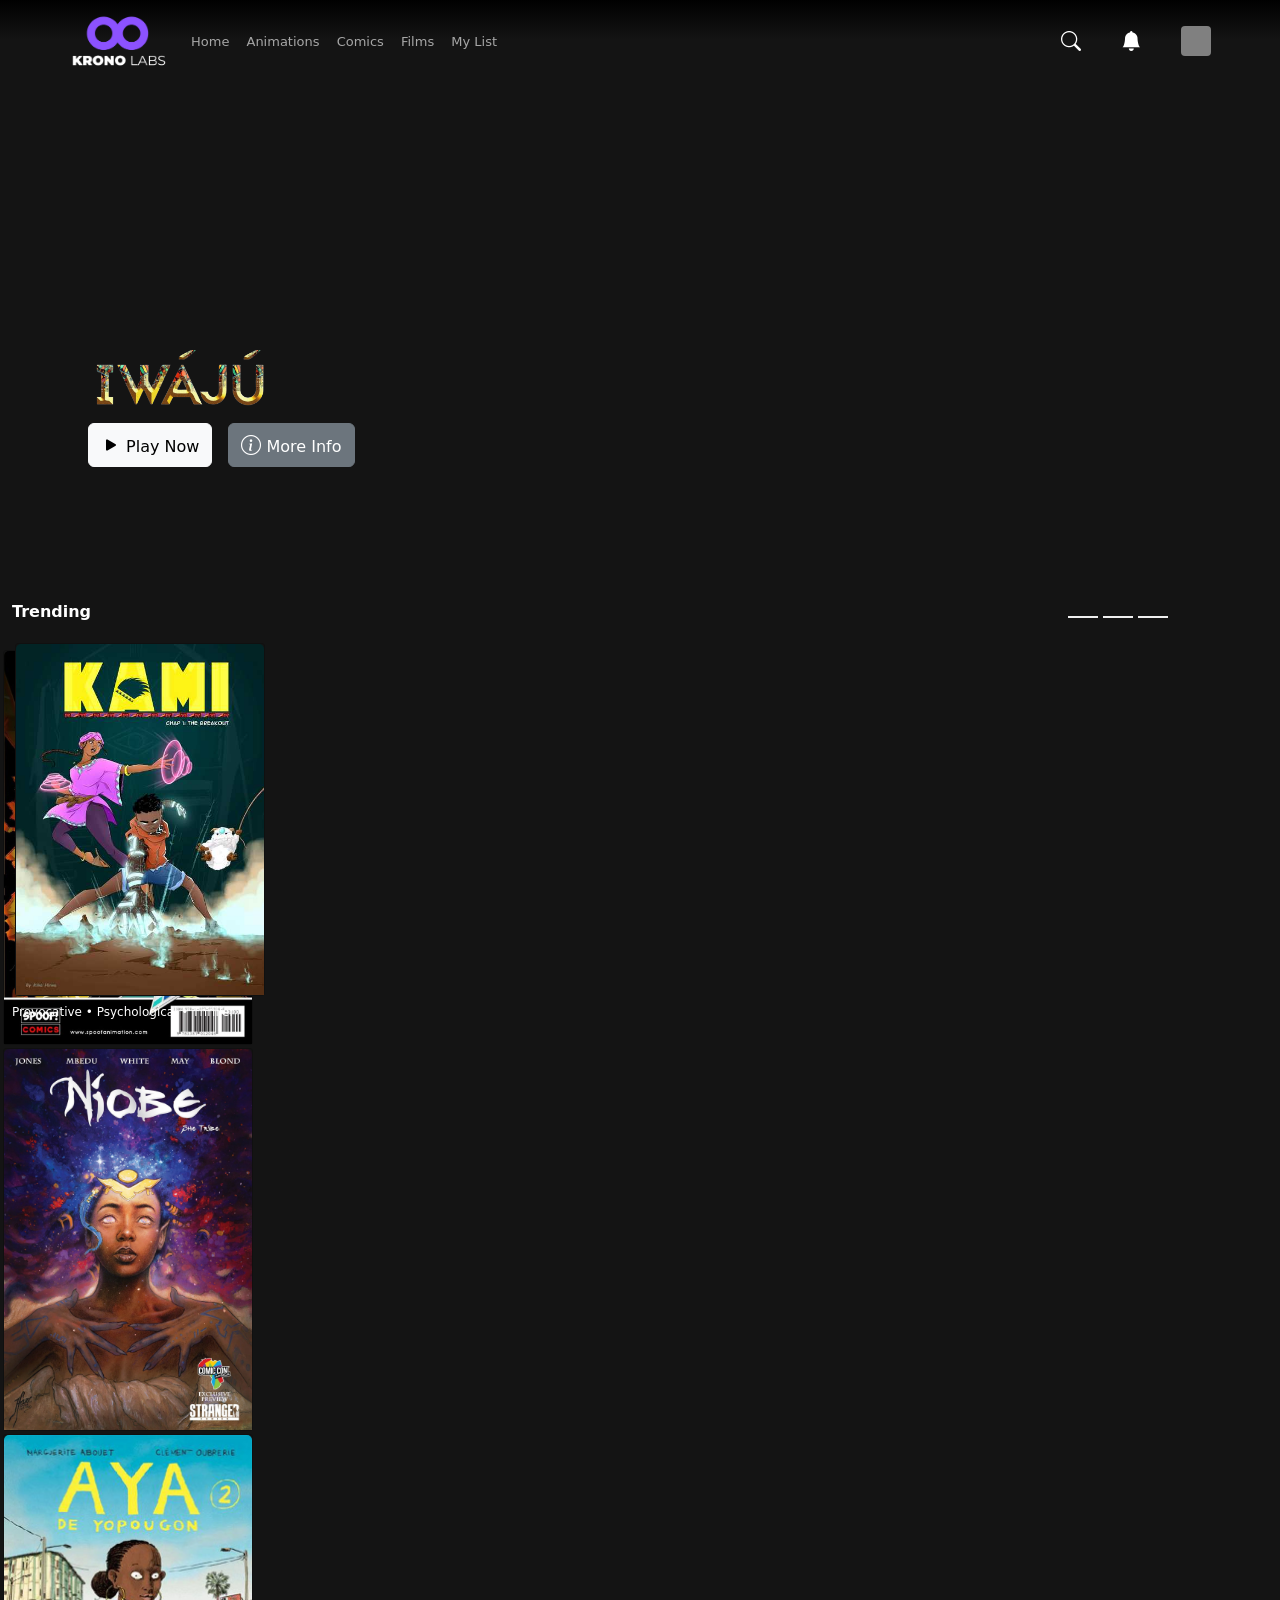
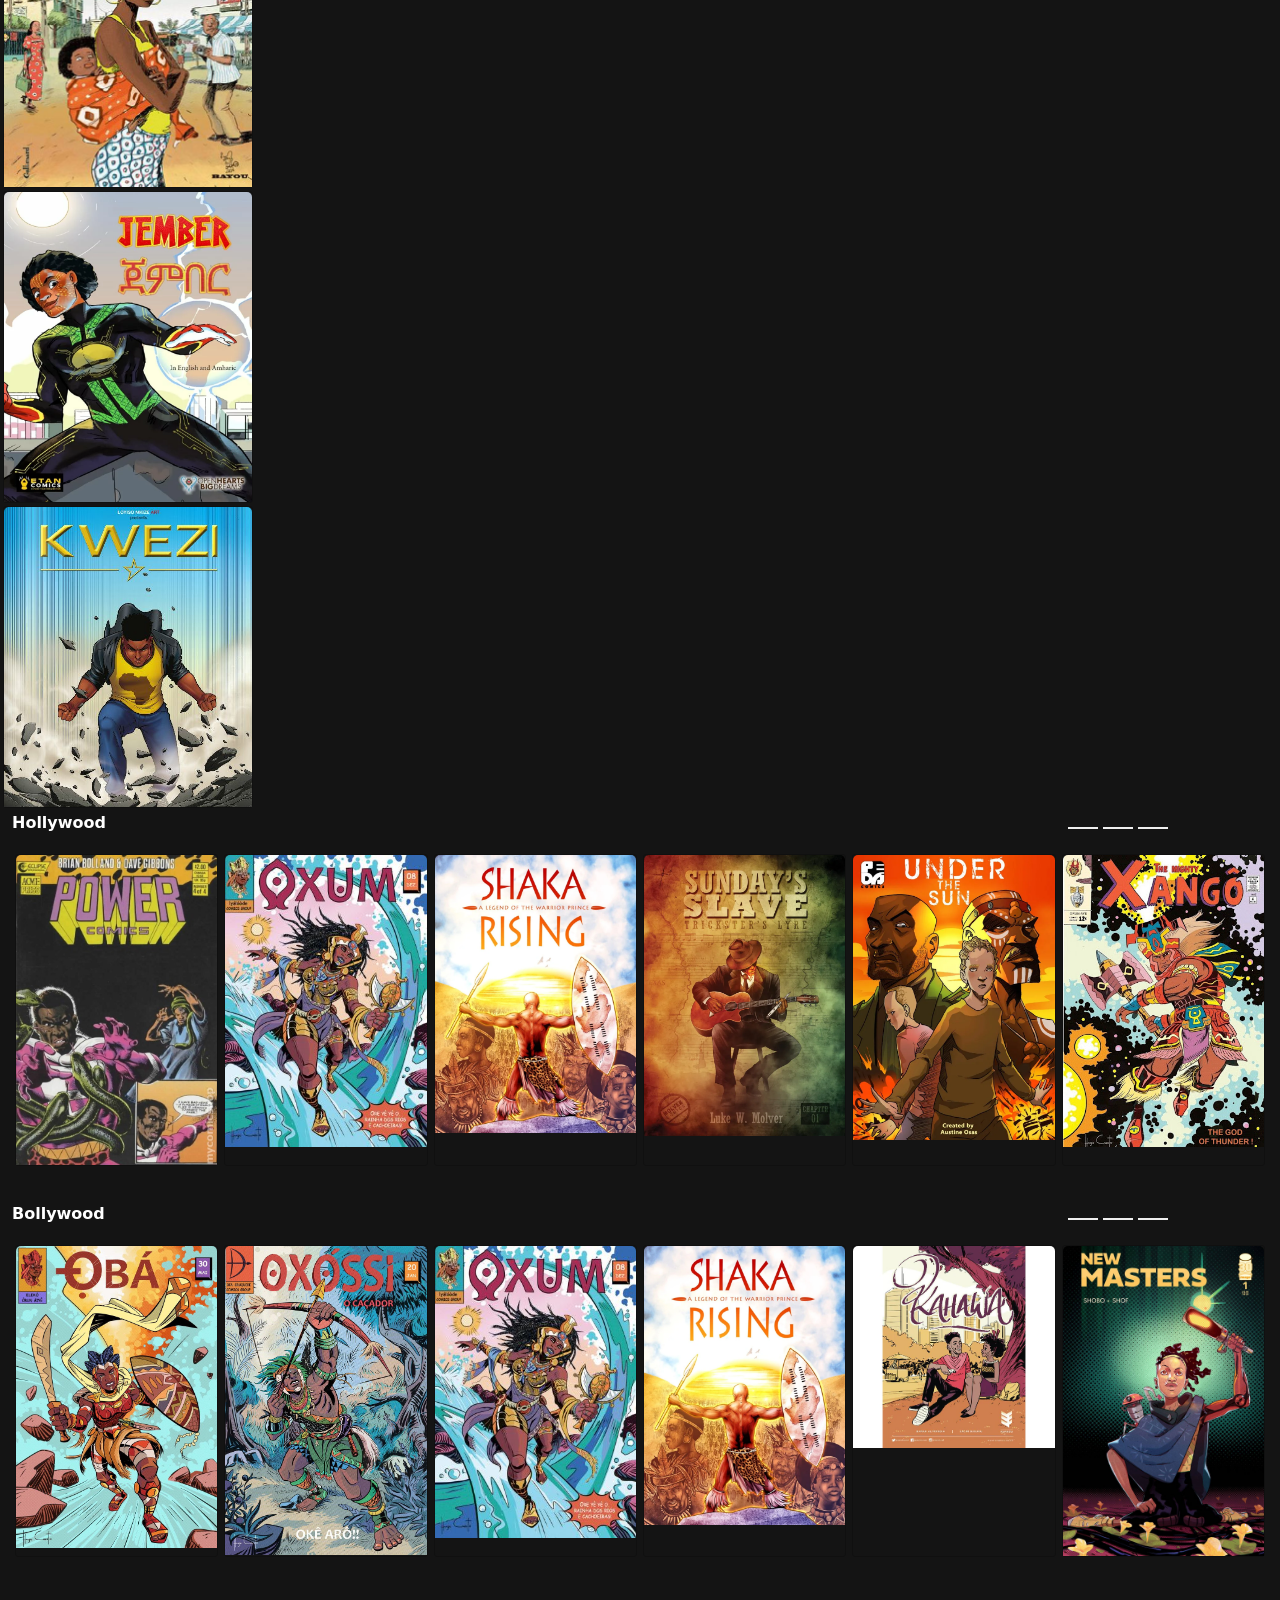
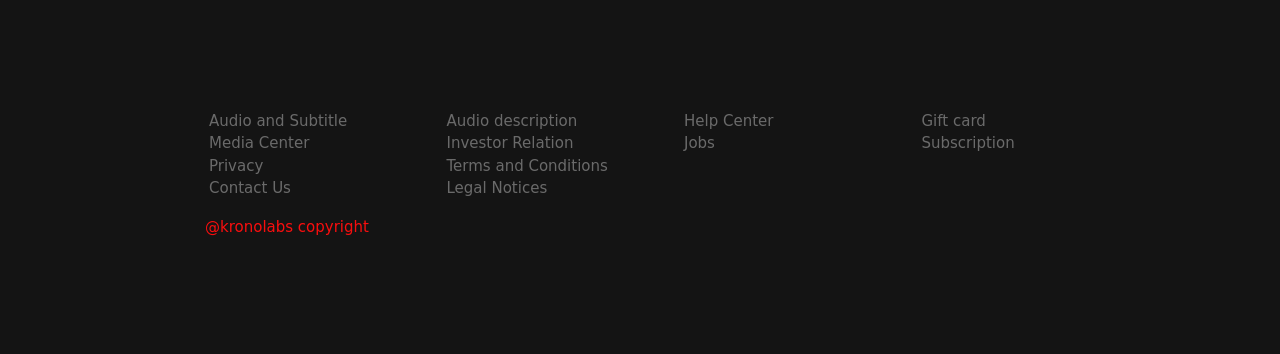
==== commit c6ab01a8: "l" ====
--- a/landing.html
+++ b/landing.html
@@ -94,24 +94,34 @@
             
             <div class="carousel-inner" style="position: relative; overflow: visible;">
               <div class="carousel-item active">
-                <section class="d-flex" style="">
-                  <div class="card" >
+                <section class="d-flex">
+                  <div class="card">
                     <img src="./images/kami.jpg" class="card-img-top" alt="...">
-                    <div class="card-body"> 
-                        <section class="d-flex justify-content-between">
-                          <div>
-                            <i class="bi bi-play-circle-fill card-icon"  ></i>
-                            <i  class="bi bi-plus-circle card-icon"></i>
-                          </div>
-                          <div>
-                            <i class="bi bi-arrow-down-circle card-icon"></i>
-                          </div>
-                        </section>
-                        <section class="d-flex align-items-center justify-content-between" >
-                           <p class="netflix-card-text m-0" style="color: rgb(0, 186, 0);">97% match</p> 
-                             <span class="m-2 netflix-card-text text-white">Limited Series</span> <span class="border netflix-card-text p-1 text-white">HD</span>
-                          
-                          </section>
+                    <div class="card-body">
+                      <section class="d-flex justify-content-between">
+                        <div>
+                          <!-- Play button with title for accessibility -->
+                          <button class="btn btn-play" title="Play Comic" onclick="window.location.href='comic.html'">
+                            <i class="bi bi-play-circle-fill card-icon"></i>
+                          </button>
+                          <i class="bi bi-plus-circle card-icon"></i>
+                        </div>
+                        <div>
+                          <i class="bi bi-arrow-down-circle card-icon"></i>
+                        </div>
+                      </section>
+                      <section class="d-flex align-items-center justify-content-between">
+                        <p class="netflix-card-text m-0" style="color: rgb(0, 186, 0);">97% match</p>
+                        <span class="m-2 netflix-card-text text-white">Limited Series</span>
+                        <span class="border netflix-card-text p-1 text-white">HD</span>
+                      </section>
+                    </div>
+                  </div>
+                </section>
+              </div>
+            </div>
+            
+            
                           <span class="netflix-card-text text-white">Provocative • Psychological • Thriller</span>
                     </div>
                   </div>
--- a/landing.css
+++ b/landing.css
@@ -279,4 +279,15 @@
       font-weight: 200;
       color: rgb(249, 14, 14);
       margin-left: 28px;
-}+}
+
+.btn-play {
+    background: none;
+    border: none;
+    padding: 0;
+    cursor: pointer;
+}
+
+.btn-play:hover {
+    opacity: 0.8;
+}
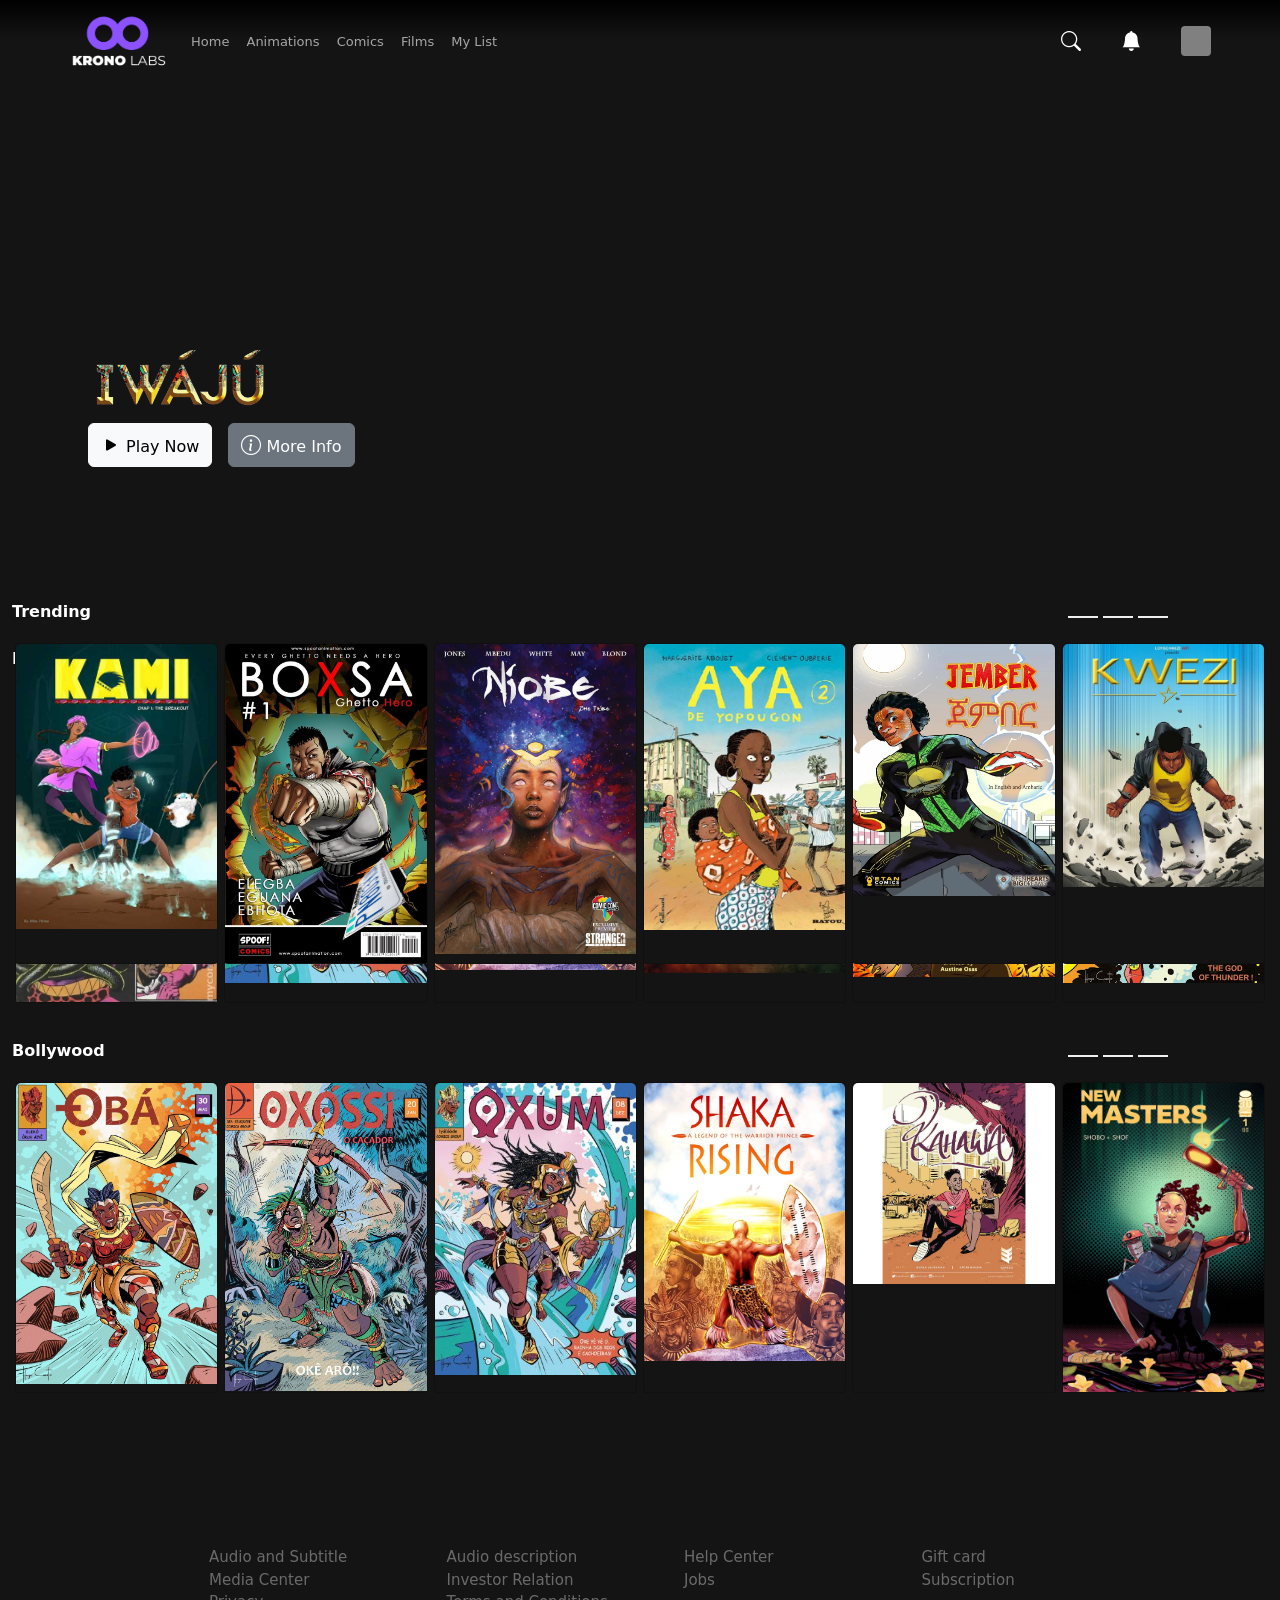
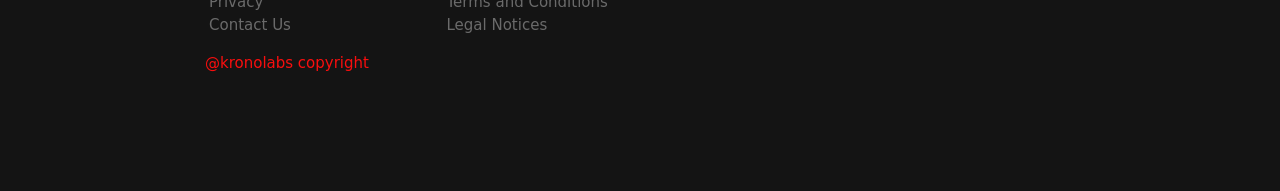
==== commit 21cdc916: "l" ====
--- a/landing.html
+++ b/landing.html
@@ -94,34 +94,26 @@
             
             <div class="carousel-inner" style="position: relative; overflow: visible;">
               <div class="carousel-item active">
-                <section class="d-flex">
-                  <div class="card">
+                <section class="d-flex" style="">
+                  <div class="card" >
                     <img src="./images/kami.jpg" class="card-img-top" alt="...">
-                    <div class="card-body">
-                      <section class="d-flex justify-content-between">
-                        <div>
-                          <!-- Play button with title for accessibility -->
-                          <button class="btn btn-play" title="Play Comic" onclick="window.location.href='comic.html'">
-                            <i class="bi bi-play-circle-fill card-icon"></i>
-                          </button>
-                          <i class="bi bi-plus-circle card-icon"></i>
-                        </div>
-                        <div>
-                          <i class="bi bi-arrow-down-circle card-icon"></i>
-                        </div>
-                      </section>
-                      <section class="d-flex align-items-center justify-content-between">
-                        <p class="netflix-card-text m-0" style="color: rgb(0, 186, 0);">97% match</p>
-                        <span class="m-2 netflix-card-text text-white">Limited Series</span>
-                        <span class="border netflix-card-text p-1 text-white">HD</span>
-                      </section>
-                    </div>
-                  </div>
-                </section>
-              </div>
-            </div>
-            
-            
+                    <div class="card-body"> 
+                        <section class="d-flex justify-content-between">
+                          <div>
+                            <button class="btn btn-play" title="Play Comic" onclick="window.location.href='comic.html'">
+                              <i class="bi bi-play-circle-fill card-icon"></i>
+                            </button>              
+                            <i  class="bi bi-plus-circle card-icon"></i>
+                          </div>
+                          <div>
+                            <i class="bi bi-arrow-down-circle card-icon"></i>
+                          </div>
+                        </section>
+                        <section class="d-flex align-items-center justify-content-between" >
+                           <p class="netflix-card-text m-0" style="color: rgb(0, 186, 0);">97% match</p> 
+                             <span class="m-2 netflix-card-text text-white">Limited Series</span> <span class="border netflix-card-text p-1 text-white">HD</span>
+                          
+                          </section>
                           <span class="netflix-card-text text-white">Provocative • Psychological • Thriller</span>
                     </div>
                   </div>
